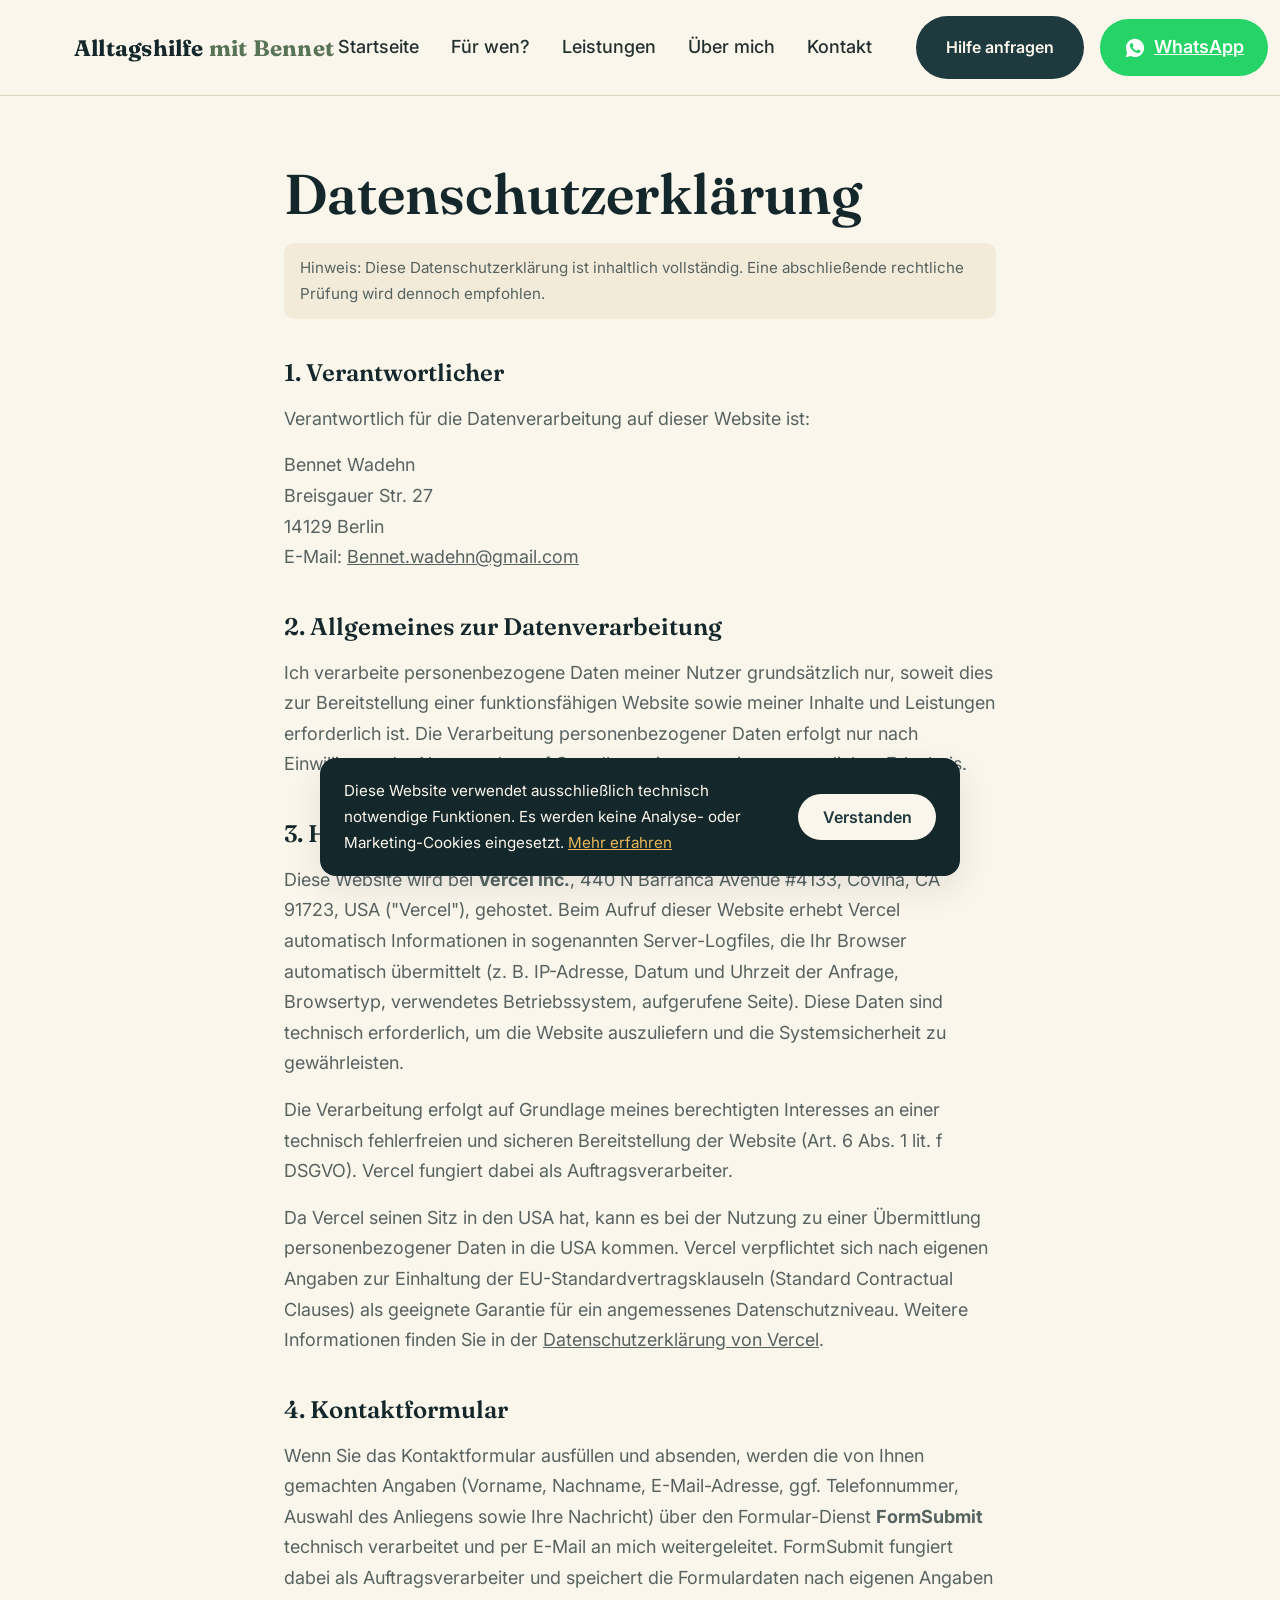
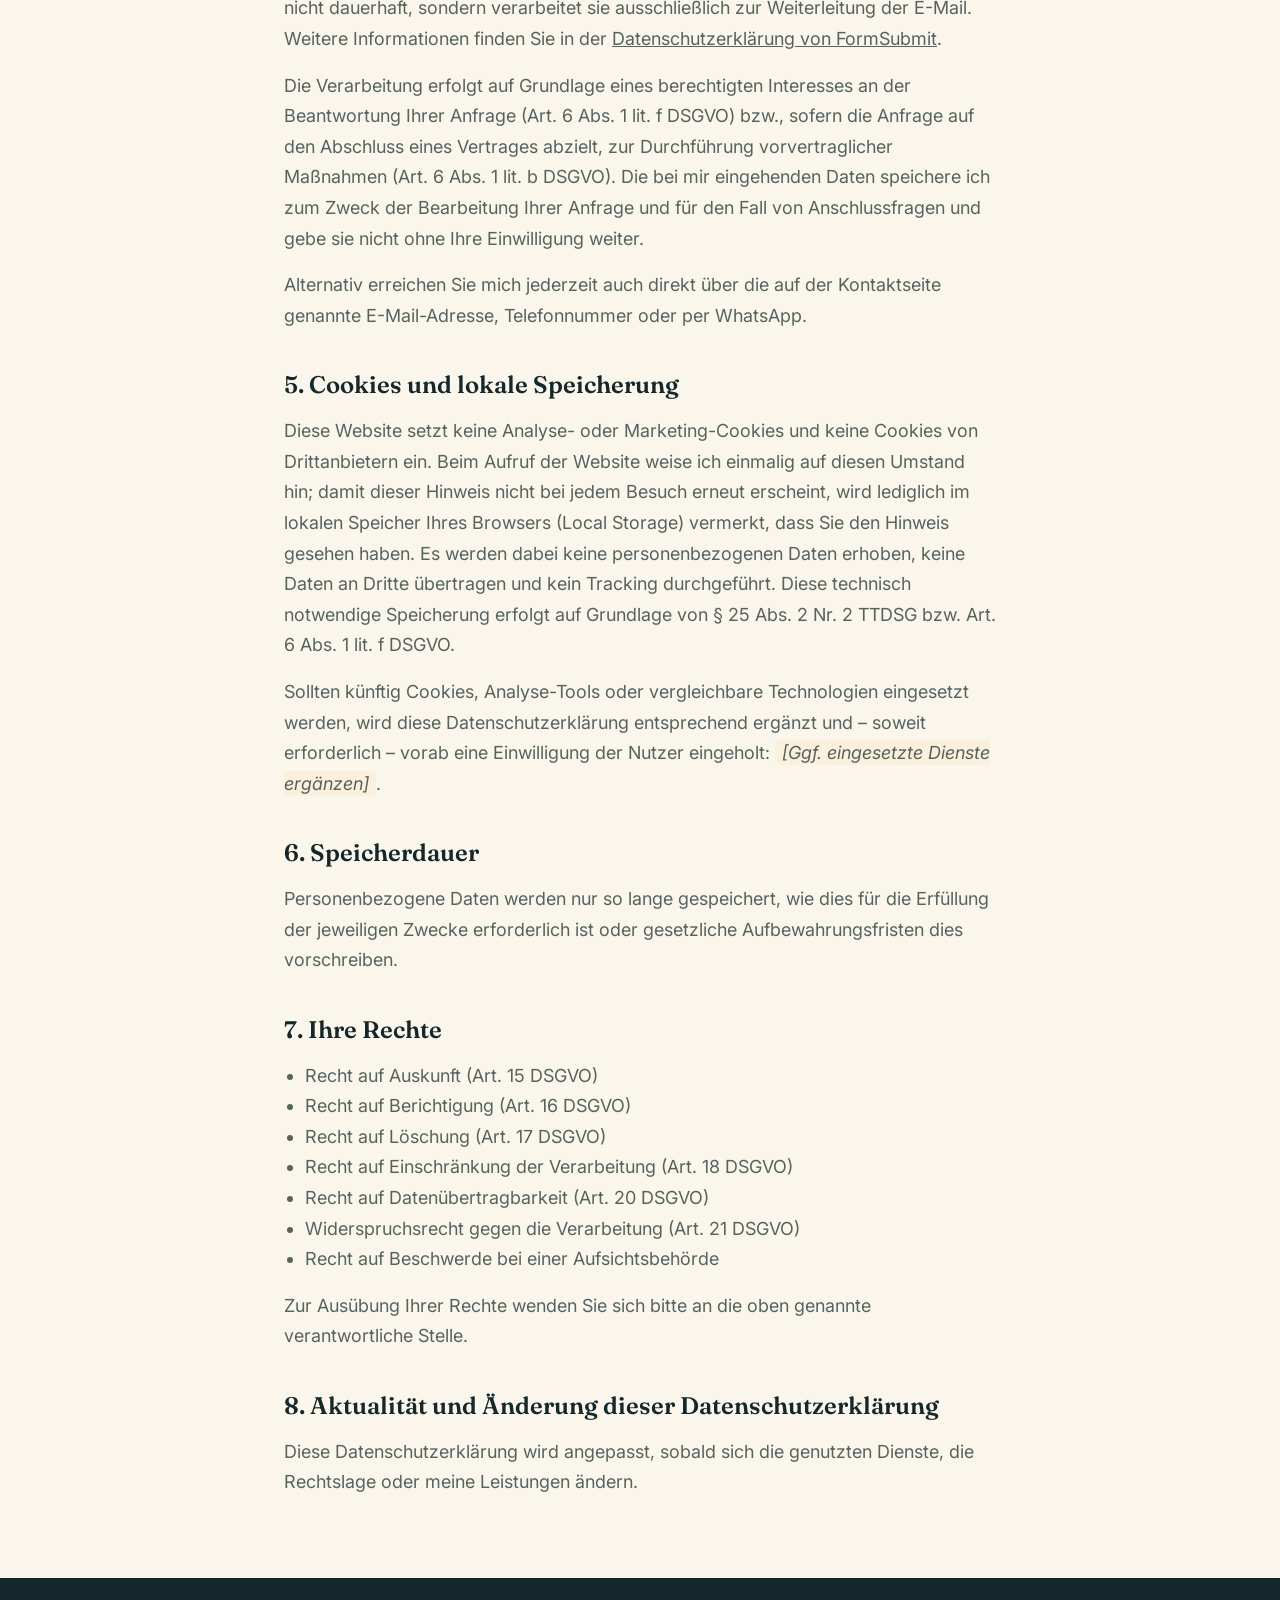
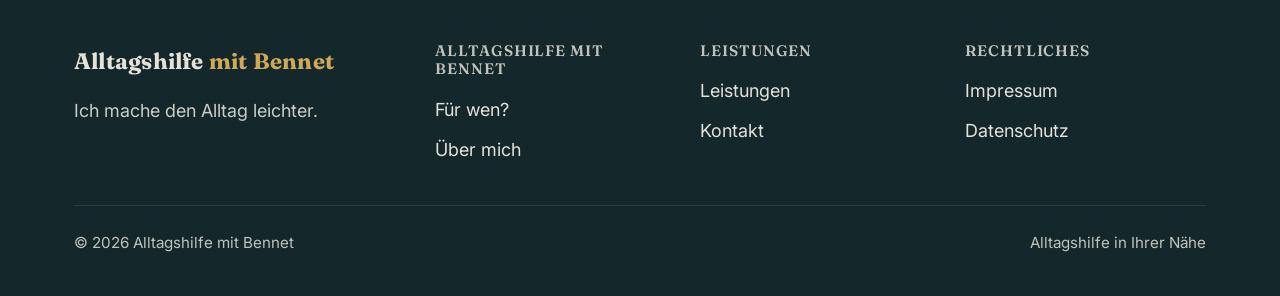
==== datenschutz.html @ 4f2c7e2a "Initial commit: Alltagshilfe mit Bennet website Co-Authored-By: Claude Sonnet 5 <noreply@anthropic.c" ====
<!DOCTYPE html>
<html lang="de">
<head>
<meta charset="UTF-8">
<meta name="viewport" content="width=device-width, initial-scale=1.0">
<title>Datenschutzerklärung | Alltagshilfe mit Bennet</title>
<meta name="description" content="Datenschutzerklärung von Alltagshilfe mit Bennet – Informationen zur Verarbeitung personenbezogener Daten.">
<link rel="canonical" href="https://www.bennethilft.de/datenschutz.html">
<meta name="robots" content="noindex">
<meta name="theme-color" content="#1E3A3E">
<link rel="icon" type="image/svg+xml" href="assets/favicon.svg">
<link rel="preconnect" href="https://fonts.googleapis.com">
<link rel="preconnect" href="https://fonts.gstatic.com" crossorigin>
<link href="https://fonts.googleapis.com/css2?family=Fraunces:opsz,wght@9..144,500;9..144,600;9..144,700&family=Inter:wght@400;500;600;700&display=swap" rel="stylesheet">
<link rel="stylesheet" href="css/style.css">
</head>
<body>
<a class="skip-link" href="#main">Zum Inhalt springen</a>

<header class="site-header">
  <div class="container">
    <a href="index.html" class="logo">Alltagshilfe <span>mit Bennet</span></a>
    <nav class="main-nav" aria-label="Hauptnavigation">
      <ul class="nav-links">
        <li><a href="index.html">Startseite</a></li>
        <li><a href="fuer-wen.html">Für wen?</a></li>
        <li><a href="leistungen.html">Leistungen</a></li>
        <li><a href="ueber-mich.html">Über mich</a></li>
        <li><a href="kontakt.html">Kontakt</a></li>
      </ul>
      <div class="header-cta">
        <a href="kontakt.html" class="btn btn-primary btn-secondary-desktop">Hilfe anfragen</a>
        <a href="https://wa.me/4915129738724?text=Hallo%2C%20ich%20habe%20eine%20Frage%20zu%20Alltagshilfe%20mit%20Bennet." class="btn-whatsapp" target="_blank" rel="noopener noreferrer"><svg viewBox="0 0 24 24" fill="currentColor" aria-hidden="true"><path d="M12.04 2C6.58 2 2.13 6.45 2.13 11.91c0 1.75.46 3.45 1.32 4.95L2.05 22l5.25-1.38a9.9 9.9 0 0 0 4.74 1.21h.01c5.46 0 9.9-4.45 9.9-9.91 0-2.65-1.03-5.14-2.9-7.01A9.82 9.82 0 0 0 12.04 2Zm5.8 14.07c-.24.68-1.4 1.32-1.93 1.4-.5.08-1.12.11-1.8-.11-.42-.13-.96-.31-1.65-.6-2.9-1.25-4.8-4.17-4.94-4.36-.14-.19-1.18-1.57-1.18-3 0-1.42.75-2.12 1.02-2.41.27-.29.58-.36.78-.36.2 0 .39 0 .56.01.18.01.42-.07.66.5.24.58.82 2 .89 2.15.07.15.12.32.02.51-.1.19-.15.31-.3.48-.15.17-.31.38-.44.51-.15.15-.3.31-.13.6.17.29.76 1.26 1.63 2.04 1.12 1 2.06 1.31 2.35 1.46.29.15.46.13.63-.08.17-.21.72-.84.91-1.13.19-.29.38-.24.64-.14.26.1 1.65.78 1.93.92.28.14.47.21.54.33.07.12.07.68-.17 1.36Z"/></svg><span>WhatsApp</span></a>
        <button class="nav-toggle" aria-expanded="false" aria-controls="mobile-panel" aria-label="Menü öffnen">
          <svg viewBox="0 0 24 24" fill="none" stroke="currentColor" stroke-width="2" stroke-linecap="round" aria-hidden="true"><line x1="3" y1="6" x2="21" y2="6"/><line x1="3" y1="12" x2="21" y2="12"/><line x1="3" y1="18" x2="21" y2="18"/></svg>
        </button>
      </div>
      <div class="mobile-panel" id="mobile-panel">
        <ul>
          <li><a href="index.html">Startseite</a></li>
          <li><a href="fuer-wen.html">Für wen?</a></li>
          <li><a href="leistungen.html">Leistungen</a></li>
          <li><a href="ueber-mich.html">Über mich</a></li>
          <li><a href="kontakt.html">Kontakt</a></li>
        </ul>
        <a href="kontakt.html" class="btn btn-primary btn-block">Hilfe anfragen</a>
        <a href="https://wa.me/4915129738724?text=Hallo%2C%20ich%20habe%20eine%20Frage%20zu%20Alltagshilfe%20mit%20Bennet." class="btn-whatsapp" target="_blank" rel="noopener noreferrer"><svg viewBox="0 0 24 24" fill="currentColor" aria-hidden="true"><path d="M12.04 2C6.58 2 2.13 6.45 2.13 11.91c0 1.75.46 3.45 1.32 4.95L2.05 22l5.25-1.38a9.9 9.9 0 0 0 4.74 1.21h.01c5.46 0 9.9-4.45 9.9-9.91 0-2.65-1.03-5.14-2.9-7.01A9.82 9.82 0 0 0 12.04 2Zm5.8 14.07c-.24.68-1.4 1.32-1.93 1.4-.5.08-1.12.11-1.8-.11-.42-.13-.96-.31-1.65-.6-2.9-1.25-4.8-4.17-4.94-4.36-.14-.19-1.18-1.57-1.18-3 0-1.42.75-2.12 1.02-2.41.27-.29.58-.36.78-.36.2 0 .39 0 .56.01.18.01.42-.07.66.5.24.58.82 2 .89 2.15.07.15.12.32.02.51-.1.19-.15.31-.3.48-.15.17-.31.38-.44.51-.15.15-.3.31-.13.6.17.29.76 1.26 1.63 2.04 1.12 1 2.06 1.31 2.35 1.46.29.15.46.13.63-.08.17-.21.72-.84.91-1.13.19-.29.38-.24.64-.14.26.1 1.65.78 1.93.92.28.14.47.21.54.33.07.12.07.68-.17 1.36Z"/></svg><span>Per WhatsApp schreiben</span></a>
      </div>
    </nav>
  </div>
</header>

<main id="main">
  <section class="tight">
    <div class="container legal" style="max-width:760px;">
      <h1>Datenschutzerklärung</h1>
      <p class="card-note">Hinweis: Diese Datenschutzerklärung ist inhaltlich vollständig. Eine abschließende rechtliche Prüfung wird dennoch empfohlen.</p>

      <h2>1. Verantwortlicher</h2>
      <p>Verantwortlich für die Datenverarbeitung auf dieser Website ist:</p>
      <p>
        Bennet Wadehn<br>
        Breisgauer Str. 27<br>
        14129 Berlin<br>
        E-Mail: <a href="mailto:Bennet.wadehn@gmail.com">Bennet.wadehn@gmail.com</a>
      </p>

      <h2>2. Allgemeines zur Datenverarbeitung</h2>
      <p>Ich verarbeite personenbezogene Daten meiner Nutzer grundsätzlich nur, soweit dies zur Bereitstellung einer funktionsfähigen Website sowie meiner Inhalte und Leistungen erforderlich ist. Die Verarbeitung personenbezogener Daten erfolgt nur nach Einwilligung der Nutzer oder auf Grundlage einer sonstigen gesetzlichen Erlaubnis.</p>

      <h2>3. Hosting</h2>
      <p>Diese Website wird bei <strong>Vercel Inc.</strong>, 440 N Barranca Avenue #4133, Covina, CA 91723, USA ("Vercel"), gehostet. Beim Aufruf dieser Website erhebt Vercel automatisch Informationen in sogenannten Server-Logfiles, die Ihr Browser automatisch übermittelt (z. B. IP-Adresse, Datum und Uhrzeit der Anfrage, Browsertyp, verwendetes Betriebssystem, aufgerufene Seite). Diese Daten sind technisch erforderlich, um die Website auszuliefern und die Systemsicherheit zu gewährleisten.</p>
      <p>Die Verarbeitung erfolgt auf Grundlage meines berechtigten Interesses an einer technisch fehlerfreien und sicheren Bereitstellung der Website (Art. 6 Abs. 1 lit. f DSGVO). Vercel fungiert dabei als Auftragsverarbeiter.</p>
      <p>Da Vercel seinen Sitz in den USA hat, kann es bei der Nutzung zu einer Übermittlung personenbezogener Daten in die USA kommen. Vercel verpflichtet sich nach eigenen Angaben zur Einhaltung der EU-Standardvertragsklauseln (Standard Contractual Clauses) als geeignete Garantie für ein angemessenes Datenschutzniveau. Weitere Informationen finden Sie in der <a href="https://vercel.com/legal/privacy-notice" target="_blank" rel="noopener noreferrer">Datenschutzerklärung von Vercel</a>.</p>

      <h2>4. Kontaktformular</h2>
      <p>Wenn Sie das Kontaktformular ausfüllen und absenden, werden die von Ihnen gemachten Angaben (Vorname, Nachname, E-Mail-Adresse, ggf. Telefonnummer, Auswahl des Anliegens sowie Ihre Nachricht) über den Formular-Dienst <strong>FormSubmit</strong> technisch verarbeitet und per E-Mail an mich weitergeleitet. FormSubmit fungiert dabei als Auftragsverarbeiter und speichert die Formulardaten nach eigenen Angaben nicht dauerhaft, sondern verarbeitet sie ausschließlich zur Weiterleitung der E-Mail. Weitere Informationen finden Sie in der <a href="https://formsubmit.co/privacy.pdf" target="_blank" rel="noopener noreferrer">Datenschutzerklärung von FormSubmit</a>.</p>
      <p>Die Verarbeitung erfolgt auf Grundlage eines berechtigten Interesses an der Beantwortung Ihrer Anfrage (Art. 6 Abs. 1 lit. f DSGVO) bzw., sofern die Anfrage auf den Abschluss eines Vertrages abzielt, zur Durchführung vorvertraglicher Maßnahmen (Art. 6 Abs. 1 lit. b DSGVO). Die bei mir eingehenden Daten speichere ich zum Zweck der Bearbeitung Ihrer Anfrage und für den Fall von Anschlussfragen und gebe sie nicht ohne Ihre Einwilligung weiter.</p>
      <p>Alternativ erreichen Sie mich jederzeit auch direkt über die auf der Kontaktseite genannte E-Mail-Adresse, Telefonnummer oder per WhatsApp.</p>

      <h2>5. Cookies und lokale Speicherung</h2>
      <p>Diese Website setzt keine Analyse- oder Marketing-Cookies und keine Cookies von Drittanbietern ein. Beim Aufruf der Website weise ich einmalig auf diesen Umstand hin; damit dieser Hinweis nicht bei jedem Besuch erneut erscheint, wird lediglich im lokalen Speicher Ihres Browsers (Local Storage) vermerkt, dass Sie den Hinweis gesehen haben. Es werden dabei keine personenbezogenen Daten erhoben, keine Daten an Dritte übertragen und kein Tracking durchgeführt. Diese technisch notwendige Speicherung erfolgt auf Grundlage von § 25 Abs. 2 Nr. 2 TTDSG bzw. Art. 6 Abs. 1 lit. f DSGVO.</p>
      <p>Sollten künftig Cookies, Analyse-Tools oder vergleichbare Technologien eingesetzt werden, wird diese Datenschutzerklärung entsprechend ergänzt und – soweit erforderlich – vorab eine Einwilligung der Nutzer eingeholt: <span class="placeholder">[Ggf. eingesetzte Dienste ergänzen]</span>.</p>

      <h2>6. Speicherdauer</h2>
      <p>Personenbezogene Daten werden nur so lange gespeichert, wie dies für die Erfüllung der jeweiligen Zwecke erforderlich ist oder gesetzliche Aufbewahrungsfristen dies vorschreiben.</p>

      <h2>7. Ihre Rechte</h2>
      <ul>
        <li>Recht auf Auskunft (Art. 15 DSGVO)</li>
        <li>Recht auf Berichtigung (Art. 16 DSGVO)</li>
        <li>Recht auf Löschung (Art. 17 DSGVO)</li>
        <li>Recht auf Einschränkung der Verarbeitung (Art. 18 DSGVO)</li>
        <li>Recht auf Datenübertragbarkeit (Art. 20 DSGVO)</li>
        <li>Widerspruchsrecht gegen die Verarbeitung (Art. 21 DSGVO)</li>
        <li>Recht auf Beschwerde bei einer Aufsichtsbehörde</li>
      </ul>
      <p>Zur Ausübung Ihrer Rechte wenden Sie sich bitte an die oben genannte verantwortliche Stelle.</p>

      <h2>8. Aktualität und Änderung dieser Datenschutzerklärung</h2>
      <p>Diese Datenschutzerklärung wird angepasst, sobald sich die genutzten Dienste, die Rechtslage oder meine Leistungen ändern.</p>
    </div>
  </section>
</main>

<footer class="site-footer">
  <div class="container">
    <div class="footer-grid">
      <div>
        <a href="index.html" class="logo" style="color:var(--color-text-on-primary);">Alltagshilfe <span style="color:var(--color-accent-yellow);">mit Bennet</span></a>
        <p style="opacity:0.8; margin-top:1rem; max-width:32ch;">Ich mache den Alltag leichter.</p>
      </div>
      <div>
        <h4>Alltagshilfe mit Bennet</h4>
        <ul>
          <li><a href="fuer-wen.html">Für wen?</a></li>
          <li><a href="ueber-mich.html">Über mich</a></li>
        </ul>
      </div>
      <div>
        <h4>Leistungen</h4>
        <ul>
          <li><a href="leistungen.html">Leistungen</a></li>
          <li><a href="kontakt.html">Kontakt</a></li>
        </ul>
      </div>
      <div>
        <h4>Rechtliches</h4>
        <ul>
          <li><a href="impressum.html">Impressum</a></li>
          <li><a href="datenschutz.html">Datenschutz</a></li>
        </ul>
      </div>
    </div>
    <div class="footer-bottom">
      <span>© 2026 Alltagshilfe mit Bennet</span>
      <span>Alltagshilfe in Ihrer Nähe</span>
    </div>
  </div>
</footer>

<div class="cookie-banner" id="cookie-banner" hidden>
  <p>Diese Website verwendet ausschließlich technisch notwendige Funktionen. Es werden keine Analyse- oder Marketing-Cookies eingesetzt. <a href="datenschutz.html">Mehr erfahren</a></p>
  <button type="button" class="btn btn-light" id="cookie-banner-dismiss">Verstanden</button>
</div>

<script src="js/main.js"></script>
</body>
</html>
---- css/style.css ----
/* =========================================================
   NAHWERK — Design System
   Warm, ruhig, seriös, generationenübergreifend.
   ========================================================= */

:root {
  /* Farben */
  --color-bg: #FBF6EC;
  --color-bg-alt: #F3EBD9;
  --color-bg-deep: #EDE3CD;
  --color-surface: #FFFFFF;

  --color-primary: #1E3A3E;
  --color-primary-dark: #14282B;
  --color-primary-tint: #E8EEED;

  --color-text: #22302E;
  --color-text-muted: #566360;
  --color-text-on-primary: #FBF6EC;

  --color-accent-green: #7A9873;
  --color-accent-green-dark: #587356;
  --color-accent-green-tint: #EAF1E6;

  --color-accent-yellow: #E3B75C;
  --color-accent-yellow-tint: #FBF0DC;

  --color-border: #E1D8C4;
  --color-focus: #B4703A;

  /* Typografie */
  --font-display: "Fraunces", "Georgia", serif;
  --font-body: "Inter", -apple-system, BlinkMacSystemFont, "Segoe UI", sans-serif;

  --fs-base: 1.125rem;
  --fs-sm: 0.95rem;
  --fs-lg: 1.25rem;
  --fs-xl: 1.5rem;
  --fs-2xl: 2rem;
  --fs-3xl: 2.75rem;
  --fs-4xl: 3.5rem;

  --lh-body: 1.7;
  --lh-heading: 1.2;

  /* Layout */
  --max-width: 1180px;
  --radius-sm: 10px;
  --radius-md: 16px;
  --radius-lg: 28px;
  --shadow-sm: 0 2px 10px rgba(20, 40, 43, 0.06);
  --shadow-md: 0 12px 32px rgba(20, 40, 43, 0.10);
  --space-1: 0.5rem;
  --space-2: 1rem;
  --space-3: 1.5rem;
  --space-4: 2.5rem;
  --space-5: 4rem;
  --space-6: 6rem;
}

/* --------- Reset --------- */
*, *::before, *::after { box-sizing: border-box; }
html { scroll-behavior: smooth; }
body {
  margin: 0;
  font-family: var(--font-body);
  font-size: var(--fs-base);
  line-height: var(--lh-body);
  color: var(--color-text);
  background: var(--color-bg);
  -webkit-font-smoothing: antialiased;
}
img, svg { max-width: 100%; display: block; }
a { color: inherit; }
h1, h2, h3, h4 {
  font-family: var(--font-display);
  line-height: var(--lh-heading);
  font-weight: 600;
  margin: 0 0 var(--space-2);
  color: var(--color-primary-dark);
}
h1 { font-size: var(--fs-4xl); }
h2 { font-size: var(--fs-3xl); }
h3 { font-size: var(--fs-xl); }
p { margin: 0 0 var(--space-2); }
ul { margin: 0; padding: 0; }
button { font-family: inherit; }

:focus-visible {
  outline: 3px solid var(--color-focus);
  outline-offset: 3px;
}

/* Skip link */
.skip-link {
  position: absolute;
  left: -999px;
  top: 0;
  background: var(--color-primary);
  color: var(--color-text-on-primary);
  padding: 0.75rem 1.25rem;
  border-radius: 0 0 var(--radius-sm) 0;
  z-index: 999;
}
.skip-link:focus {
  left: 0;
}

.container {
  max-width: var(--max-width);
  margin-inline: auto;
  padding-inline: var(--space-3);
}

section {
  padding-block: var(--space-6);
}
section.tight { padding-block: var(--space-5); }

.bg-alt { background: var(--color-bg-alt); }
.bg-primary { background: var(--color-primary); color: var(--color-text-on-primary); }
.bg-primary h2, .bg-primary h3 { color: var(--color-text-on-primary); }

.eyebrow {
  display: inline-block;
  font-size: var(--fs-sm);
  font-weight: 600;
  letter-spacing: 0.06em;
  text-transform: uppercase;
  color: var(--color-accent-green-dark);
  margin-bottom: var(--space-1);
}

.section-head {
  max-width: 720px;
  margin-bottom: var(--space-4);
}
.section-head.center { margin-inline: auto; text-align: center; }

.lede {
  font-size: var(--fs-lg);
  color: var(--color-text-muted);
}

/* --------- Buttons --------- */
.btn {
  display: inline-flex;
  align-items: center;
  justify-content: center;
  gap: 0.5rem;
  padding: 1rem 1.75rem;
  border-radius: 999px;
  font-weight: 600;
  font-size: 1rem;
  white-space: nowrap;
  text-decoration: none;
  border: 2px solid transparent;
  cursor: pointer;
  min-height: 52px;
  transition: transform 0.15s ease, background 0.15s ease, color 0.15s ease, border-color 0.15s ease;
}
.btn:hover { transform: translateY(-1px); }
.btn:disabled { opacity: 0.7; cursor: not-allowed; transform: none; }
.btn-primary {
  background: var(--color-primary);
  color: var(--color-text-on-primary);
}
.btn-primary:hover { background: var(--color-primary-dark); }
.btn-secondary {
  background: transparent;
  color: var(--color-primary);
  border-color: var(--color-primary);
}
.btn-secondary:hover { background: var(--color-primary); color: var(--color-text-on-primary); }
.btn-light {
  background: var(--color-text-on-primary);
  color: var(--color-primary);
}
.btn-light:hover { background: var(--color-accent-yellow-tint); }
.btn-block { width: 100%; }

.button-row {
  display: flex;
  flex-wrap: wrap;
  gap: var(--space-2);
  margin-top: var(--space-3);
}

/* --------- Header --------- */
.site-header {
  position: sticky;
  top: 0;
  z-index: 100;
  background: rgba(251, 246, 236, 0.92);
  backdrop-filter: saturate(160%) blur(8px);
  border-bottom: 1px solid var(--color-border);
}
.site-header .container {
  display: flex;
  align-items: center;
  justify-content: space-between;
  padding-block: 1rem;
}
.logo {
  font-family: var(--font-display);
  font-size: clamp(1.05rem, 3.4vw, 1.4rem);
  font-weight: 700;
  letter-spacing: 0.01em;
  text-decoration: none;
  color: var(--color-primary-dark);
  white-space: nowrap;
}
.logo span { color: var(--color-accent-green-dark); }

.main-nav {
  display: flex;
  align-items: center;
  justify-content: flex-end;
  gap: var(--space-4);
  flex: 1;
}
.nav-links {
  display: flex;
  gap: var(--space-3);
  list-style: none;
  flex-shrink: 0;
}
.nav-links a {
  text-decoration: none;
  font-weight: 500;
  color: var(--color-text);
  padding: 0.5rem 0.25rem;
  border-bottom: 2px solid transparent;
  white-space: nowrap;
}
.nav-links a:hover,
.nav-links a[aria-current="page"] {
  color: var(--color-primary);
  border-bottom-color: var(--color-accent-green);
}
.header-cta { display: flex; align-items: center; gap: var(--space-2); }

.btn-whatsapp {
  display: inline-flex;
  align-items: center;
  justify-content: center;
  gap: 0.5rem;
  min-height: 52px;
  padding: 0.85rem 1.5rem;
  border-radius: 999px;
  background: #25D366;
  color: #fff;
  font-weight: 600;
  white-space: nowrap;
  flex-shrink: 0;
}
.btn-whatsapp svg { width: 22px; height: 22px; flex-shrink: 0; }
.btn-whatsapp:hover { background: #1EBE5A; }
@media (max-width: 1180px) {
  .header-cta .btn-whatsapp { display: none; }
}
.mobile-panel a.btn-whatsapp {
  display: flex;
  align-items: center;
  justify-content: center;
  text-align: center;
  width: 100%;
  height: auto;
  border-radius: 999px;
  padding: 1rem 1.75rem;
  gap: 0.6rem;
  font-weight: 600;
  color: #fff;
  margin-top: 0.75rem;
}
.mobile-panel a.btn-whatsapp:hover { background: #1EBE5A; }
.mobile-panel .btn-whatsapp svg { width: 22px; height: 22px; flex-shrink: 0; }

.nav-toggle {
  display: none;
  background: none;
  border: none;
  cursor: pointer;
  padding: 0.5rem;
  width: 48px;
  height: 48px;
  align-items: center;
  justify-content: center;
}
.nav-toggle svg { width: 26px; height: 26px; }

@media (max-width: 1180px) {
  .nav-links, .header-cta .btn-secondary-desktop { display: none; }
  .nav-toggle { display: inline-flex; }
  .main-nav { position: relative; }
  .mobile-panel {
    display: none;
    position: absolute;
    top: calc(100% + 1rem);
    right: 0;
    left: 0;
    background: var(--color-surface);
    border: 1px solid var(--color-border);
    border-radius: var(--radius-md);
    box-shadow: var(--shadow-md);
    padding: var(--space-3);
  }
  .mobile-panel.open { display: block; }
  .mobile-panel ul {
    list-style: none;
    display: flex;
    flex-direction: column;
    gap: 0.25rem;
  }
  .mobile-panel a {
    display: block;
    padding: 0.85rem 0.5rem;
    text-decoration: none;
    color: var(--color-text);
    font-weight: 500;
    border-radius: var(--radius-sm);
  }
  .mobile-panel a:hover { background: var(--color-bg-alt); }
  .mobile-panel .btn { margin-top: var(--space-2); }
  .mobile-panel a.btn-primary { color: var(--color-text-on-primary); }
  .mobile-panel a.btn-primary:hover { background: var(--color-primary-dark); }
}
@media (min-width: 1181px) {
  .mobile-panel { display: none !important; }
}

/* --------- Hero --------- */
.hero {
  padding-block: var(--space-6) var(--space-5);
}
.hero .container {
  display: grid;
  grid-template-columns: 1.05fr 0.95fr;
  gap: var(--space-5);
  align-items: center;
}
.hero h1 { margin-bottom: var(--space-2); }
.hero .lede { max-width: 46ch; }
.hero-art {
  position: relative;
  aspect-ratio: 420 / 580;
  border-radius: var(--radius-lg);
  overflow: hidden;
  box-shadow: var(--shadow-md);
  background: var(--color-primary-tint);
}
.hero-art svg,
.hero-art img { width: 100%; height: 100%; object-fit: cover; }

@media (max-width: 900px) {
  .hero .container { grid-template-columns: 1fr; }
  .hero-art { order: -1; max-width: 420px; margin-inline: auto; }
  h1 { font-size: var(--fs-3xl); }
}

/* --------- Karten / Grids --------- */
.grid {
  display: grid;
  gap: var(--space-3);
}
.grid-2 { grid-template-columns: repeat(2, 1fr); }
.grid-3 { grid-template-columns: repeat(3, 1fr); }
.grid-4 { grid-template-columns: repeat(4, 1fr); }
@media (max-width: 1000px) {
  .grid-4 { grid-template-columns: repeat(2, 1fr); }
  .grid-3 { grid-template-columns: repeat(2, 1fr); }
}
@media (max-width: 640px) {
  .grid-2, .grid-3, .grid-4 { grid-template-columns: 1fr; }
}

.card {
  background: var(--color-surface);
  border: 1px solid var(--color-border);
  border-radius: var(--radius-md);
  padding: var(--space-3);
  box-shadow: var(--shadow-sm);
  height: 100%;
}
.card-icon {
  width: 52px;
  height: 52px;
  border-radius: 14px;
  background: var(--color-accent-green-tint);
  display: flex;
  align-items: center;
  justify-content: center;
  margin-bottom: var(--space-2);
  color: var(--color-accent-green-dark);
}
.card-icon svg { width: 26px; height: 26px; }
.card ul {
  list-style: none;
  margin-top: var(--space-2);
  display: flex;
  flex-direction: column;
  gap: 0.5rem;
}
.card ul li {
  padding-left: 1.4rem;
  position: relative;
  color: var(--color-text-muted);
}
.card ul li::before {
  content: "";
  position: absolute;
  left: 0;
  top: 0.6em;
  width: 6px;
  height: 6px;
  border-radius: 50%;
  background: var(--color-accent-green);
}
.card-note {
  margin-top: var(--space-2);
  font-size: var(--fs-sm);
  color: var(--color-text-muted);
  background: var(--color-bg-alt);
  border-radius: var(--radius-sm);
  padding: 0.75rem 1rem;
}

/* --------- Zielgruppen (Für wen) --------- */
.audience-card {
  background: var(--color-surface);
  border: 1px solid var(--color-border);
  border-radius: var(--radius-lg);
  padding: var(--space-4);
  height: 100%;
}
.audience-card h3 { margin-bottom: 0.5rem; }
.audience-card .card-icon { background: var(--color-primary-tint); color: var(--color-primary); }

/* --------- Schritte --------- */
.steps {
  display: grid;
  grid-template-columns: repeat(3, 1fr);
  gap: var(--space-4);
  counter-reset: step;
}
@media (max-width: 800px) { .steps { grid-template-columns: 1fr; } }
.step {
  position: relative;
  padding-top: var(--space-2);
  border-top: 3px solid var(--color-accent-green);
}
.step-number {
  font-family: var(--font-display);
  font-size: var(--fs-2xl);
  color: var(--color-accent-green-dark);
  display: block;
  margin-bottom: 0.5rem;
}

/* --------- Werte / Vertrauen --------- */
.values {
  display: flex;
  flex-wrap: wrap;
  gap: 0.75rem;
  margin-top: var(--space-3);
}
.value-pill {
  background: rgba(251, 246, 236, 0.12);
  border: 1px solid rgba(251, 246, 236, 0.35);
  padding: 0.6rem 1.2rem;
  border-radius: 999px;
  font-weight: 500;
}
.bg-primary .value-pill { color: var(--color-text-on-primary); }

/* --------- CTA-Band --------- */
.cta-band {
  background: var(--color-accent-yellow-tint);
  border-radius: var(--radius-lg);
  padding: var(--space-4);
  text-align: center;
}

/* --------- Über mich --------- */
.profile {
  display: grid;
  grid-template-columns: 380px 1fr;
  gap: var(--space-4);
  align-items: start;
}
@media (max-width: 800px) { .profile { grid-template-columns: 1fr; } }
.profile-photo {
  aspect-ratio: 420 / 580;
  border-radius: var(--radius-lg);
  overflow: hidden;
  background: var(--color-primary-tint);
}
.profile-photo svg,
.profile-photo img {
  width: 100%;
  height: 100%;
  object-fit: cover;
}

/* --------- Formular --------- */
.form-grid {
  display: grid;
  grid-template-columns: 1fr 1fr;
  gap: var(--space-3);
}
@media (max-width: 700px) { .form-grid { grid-template-columns: 1fr; } }
.field { display: flex; flex-direction: column; gap: 0.4rem; }
.field.full { grid-column: 1 / -1; }
label { font-weight: 600; font-size: var(--fs-sm); }
input, select, textarea {
  font-family: inherit;
  font-size: 1rem;
  padding: 0.85rem 1rem;
  border: 1.5px solid var(--color-border);
  border-radius: var(--radius-sm);
  background: var(--color-surface);
  color: var(--color-text);
  min-height: 52px;
}
textarea { min-height: 140px; resize: vertical; }
input:focus, select:focus, textarea:focus {
  border-color: var(--color-primary);
}
.checkbox-row {
  display: flex;
  align-items: flex-start;
  gap: 0.75rem;
}
.checkbox-row input { min-height: auto; width: 22px; height: 22px; margin-top: 0.2rem; flex-shrink: 0; }
.checkbox-row label { font-weight: 400; }
.form-note {
  margin-top: var(--space-2);
  padding: 1rem 1.2rem;
  border-radius: var(--radius-sm);
  background: var(--color-bg-alt);
  border-left: 4px solid var(--color-accent-green);
  display: none;
}
.form-note.visible { display: block; }
.form-note.error { border-left-color: var(--color-focus); }

.contact-info {
  display: grid;
  grid-template-columns: repeat(3, 1fr);
  gap: var(--space-2);
  margin-top: var(--space-4);
}
@media (max-width: 900px) { .contact-info { grid-template-columns: 1fr; } }
.contact-info .card { display: flex; align-items: center; gap: 1rem; }

/* --------- Rechtstexte --------- */
.legal h2 { margin-top: var(--space-4); font-size: var(--fs-xl); }
.legal p, .legal li { color: var(--color-text-muted); }
.legal ul { padding-left: 1.3rem; list-style: disc; margin-bottom: var(--space-2); }
.placeholder {
  background: var(--color-accent-yellow-tint);
  padding: 0.1em 0.4em;
  border-radius: 4px;
  font-style: italic;
}

/* --------- Footer --------- */
.site-footer {
  background: var(--color-primary-dark);
  color: var(--color-text-on-primary);
  padding-block: var(--space-5) var(--space-4);
}
.footer-grid {
  display: grid;
  grid-template-columns: 1.4fr 1fr 1fr 1fr;
  gap: var(--space-3);
}
@media (max-width: 800px) { .footer-grid { grid-template-columns: 1fr 1fr; } }
@media (max-width: 500px) { .footer-grid { grid-template-columns: 1fr; } }
.site-footer h4 {
  color: var(--color-text-on-primary);
  font-size: var(--fs-sm);
  text-transform: uppercase;
  letter-spacing: 0.06em;
  opacity: 0.75;
  margin-bottom: 1rem;
}
.site-footer ul { list-style: none; display: flex; flex-direction: column; gap: 0.6rem; }
.site-footer a { text-decoration: none; color: var(--color-text-on-primary); opacity: 0.9; }
.site-footer a:hover { opacity: 1; text-decoration: underline; }
.footer-bottom {
  margin-top: var(--space-4);
  padding-top: var(--space-3);
  border-top: 1px solid rgba(251,246,236,0.15);
  font-size: var(--fs-sm);
  opacity: 0.75;
  display: flex;
  justify-content: space-between;
  flex-wrap: wrap;
  gap: 0.5rem;
}

/* --------- Cookie-Hinweis --------- */
.cookie-banner {
  position: fixed;
  left: var(--space-3);
  right: var(--space-3);
  bottom: var(--space-3);
  z-index: 200;
  max-width: 640px;
  margin-inline: auto;
  background: var(--color-primary-dark);
  color: var(--color-text-on-primary);
  border-radius: var(--radius-md);
  box-shadow: var(--shadow-md);
  padding: 1.25rem 1.5rem;
  display: flex;
  flex-wrap: wrap;
  align-items: center;
  gap: 1rem;
  justify-content: space-between;
}
.cookie-banner[hidden] { display: none; }
.cookie-banner p { margin: 0; font-size: var(--fs-sm); flex: 1 1 260px; }
.cookie-banner a { color: var(--color-accent-yellow); text-decoration: underline; }
.cookie-banner .btn { flex-shrink: 0; min-height: 44px; padding: 0.7rem 1.4rem; }

/* --------- Utility --------- */
.text-center { text-align: center; }
.mt-0 { margin-top: 0; }
.sr-only {
  position: absolute;
  width: 1px; height: 1px;
  padding: 0; margin: -1px;
  overflow: hidden;
  clip: rect(0,0,0,0);
  white-space: nowrap;
  border: 0;
}

@media (max-width: 640px) {
  h1 { font-size: 2.25rem; }
  h2 { font-size: 1.75rem; }
  section { padding-block: var(--space-5); }
}
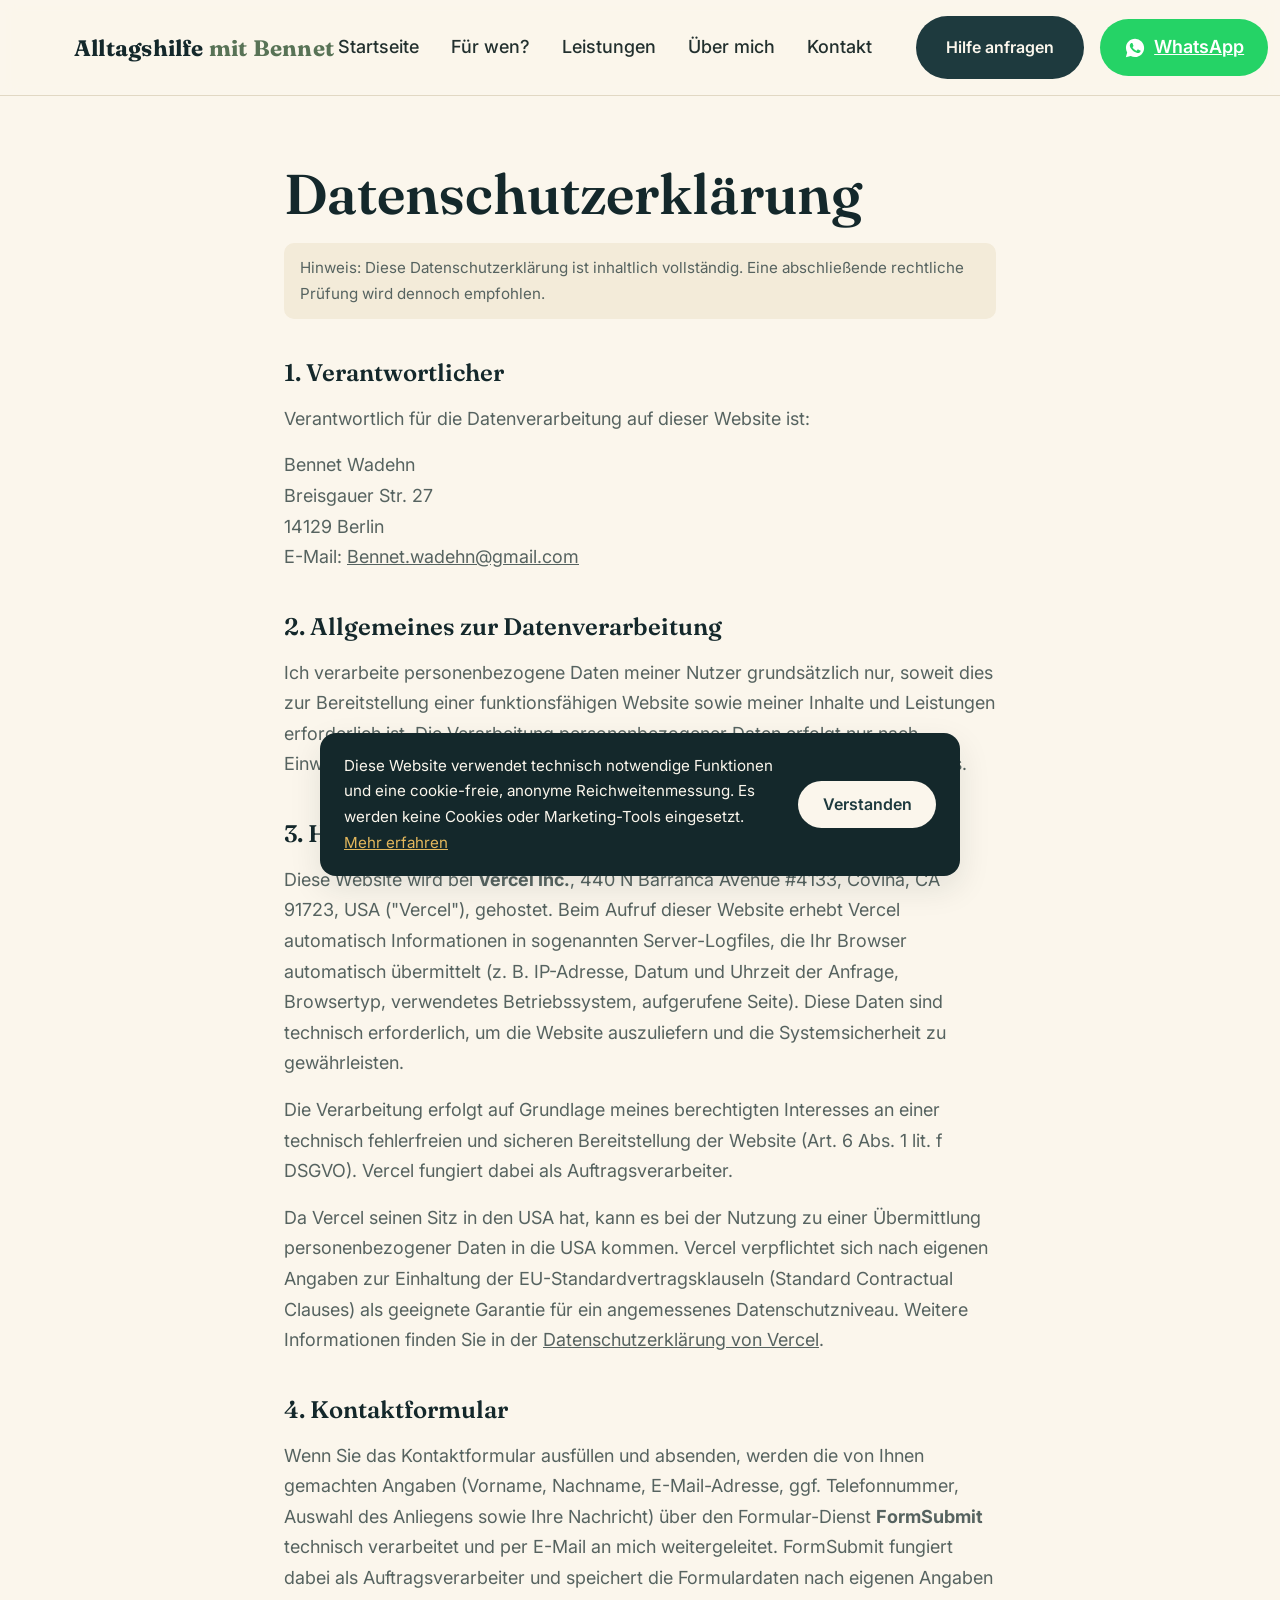
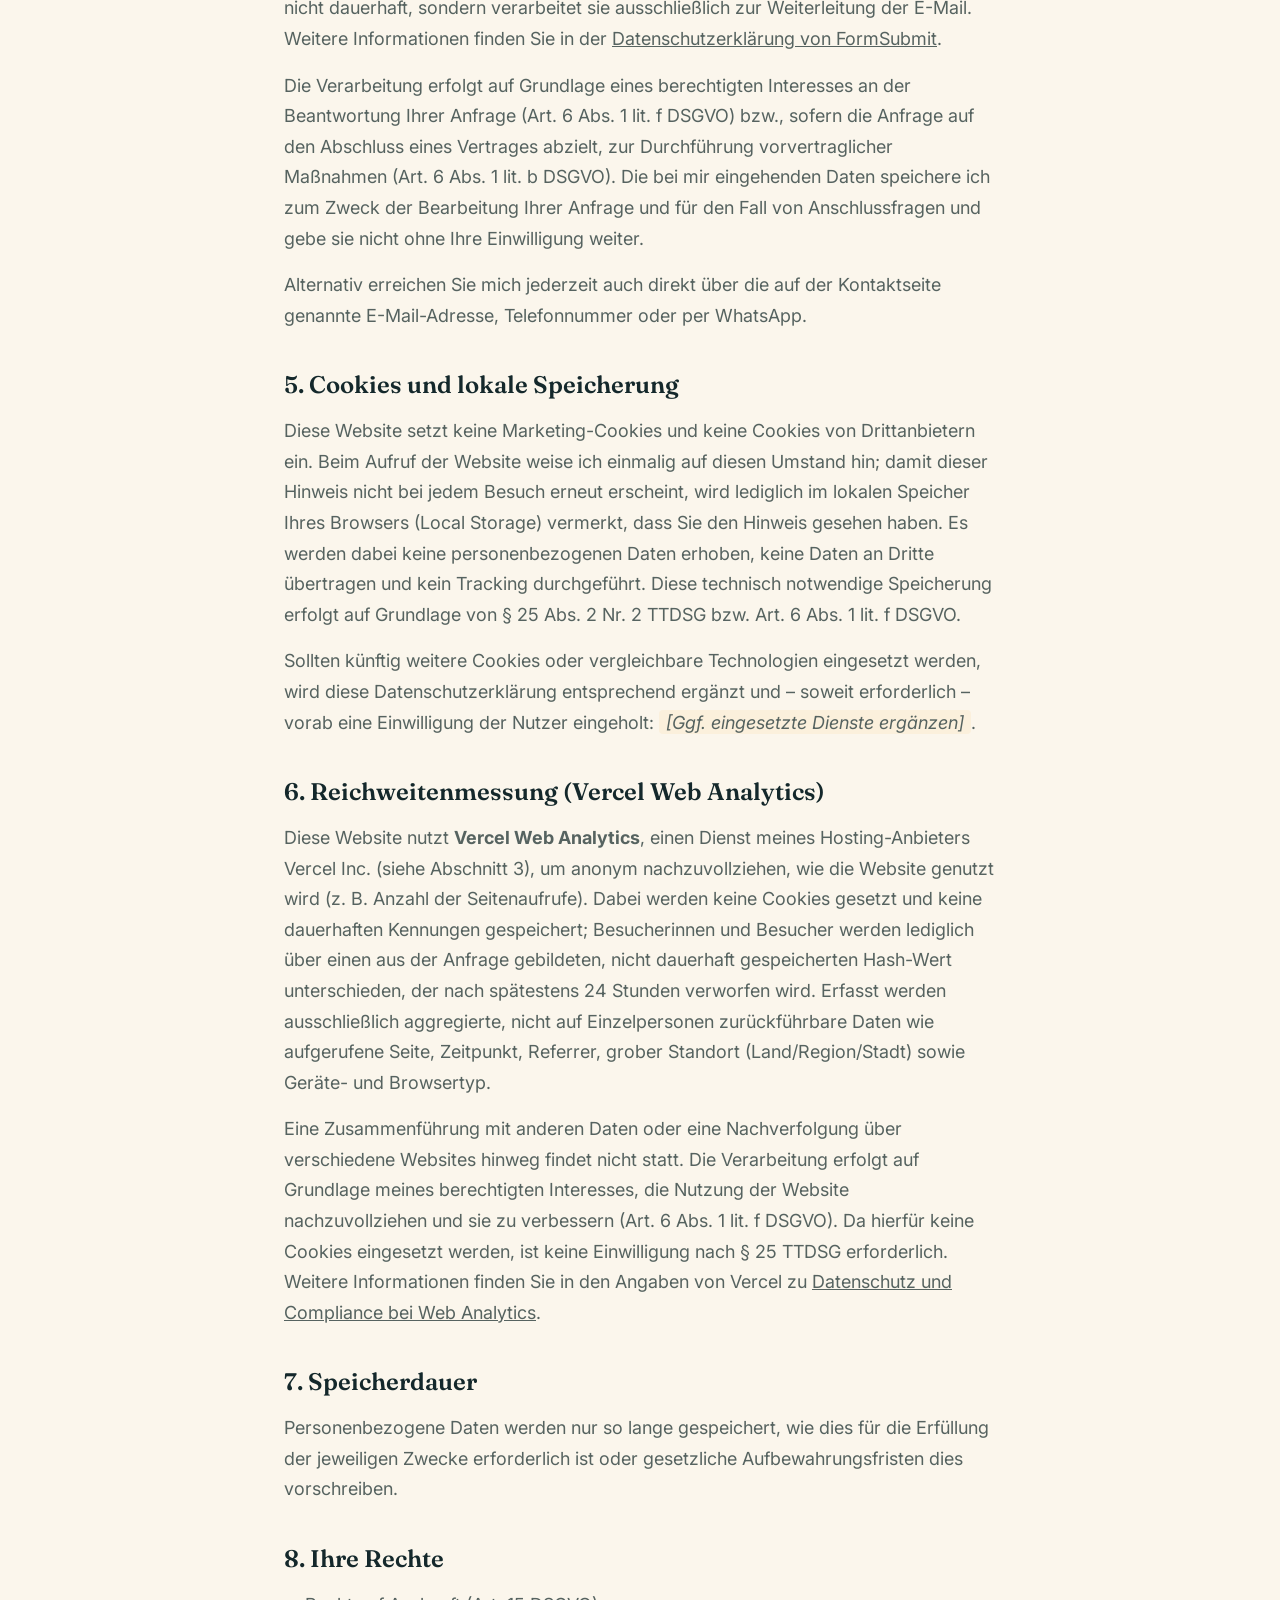
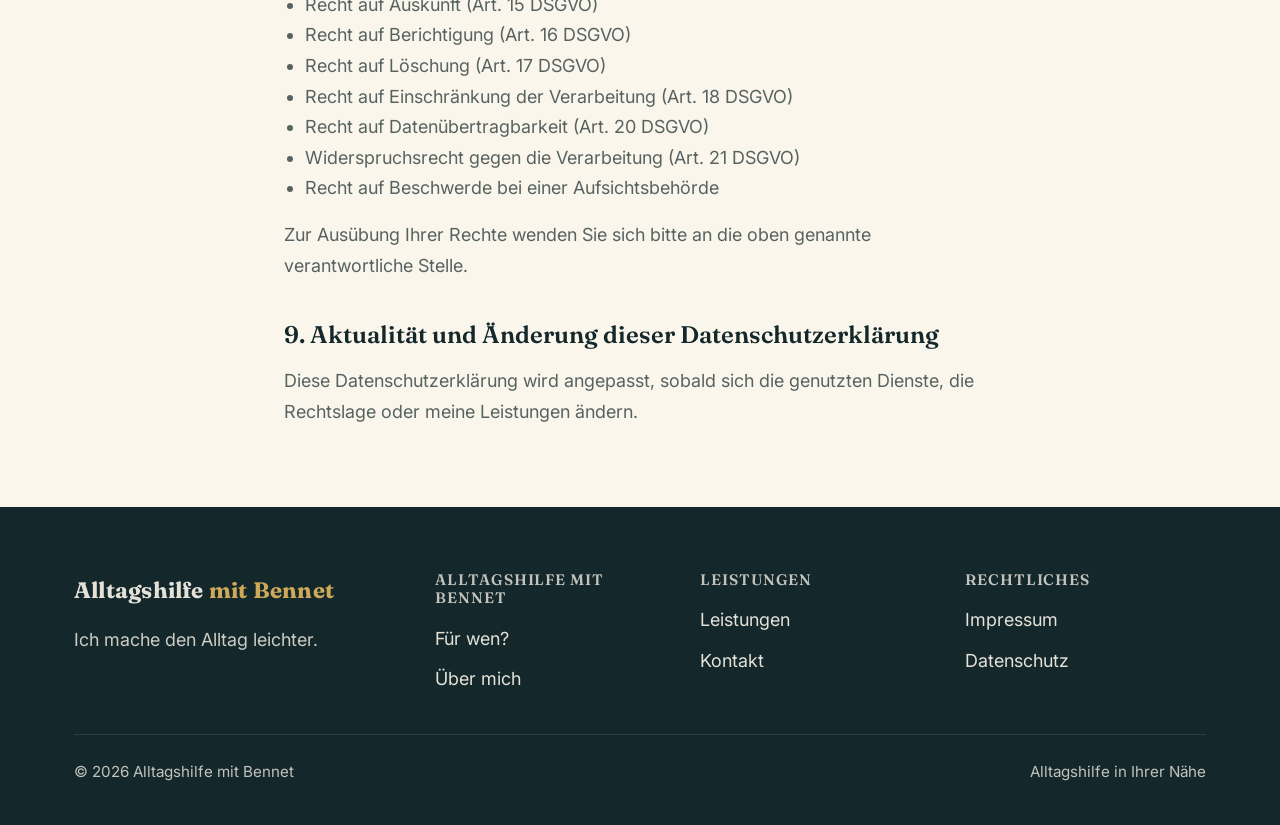
==== commit a6e22979: "Add pricing, FAQ, Vercel legal disclosures and voice consistency fixes - Add transparent hourly rate" ====
--- a/datenschutz.html
+++ b/datenschutz.html
@@ -79,13 +79,17 @@
       <p>Alternativ erreichen Sie mich jederzeit auch direkt über die auf der Kontaktseite genannte E-Mail-Adresse, Telefonnummer oder per WhatsApp.</p>
 
       <h2>5. Cookies und lokale Speicherung</h2>
-      <p>Diese Website setzt keine Analyse- oder Marketing-Cookies und keine Cookies von Drittanbietern ein. Beim Aufruf der Website weise ich einmalig auf diesen Umstand hin; damit dieser Hinweis nicht bei jedem Besuch erneut erscheint, wird lediglich im lokalen Speicher Ihres Browsers (Local Storage) vermerkt, dass Sie den Hinweis gesehen haben. Es werden dabei keine personenbezogenen Daten erhoben, keine Daten an Dritte übertragen und kein Tracking durchgeführt. Diese technisch notwendige Speicherung erfolgt auf Grundlage von § 25 Abs. 2 Nr. 2 TTDSG bzw. Art. 6 Abs. 1 lit. f DSGVO.</p>
-      <p>Sollten künftig Cookies, Analyse-Tools oder vergleichbare Technologien eingesetzt werden, wird diese Datenschutzerklärung entsprechend ergänzt und – soweit erforderlich – vorab eine Einwilligung der Nutzer eingeholt: <span class="placeholder">[Ggf. eingesetzte Dienste ergänzen]</span>.</p>
+      <p>Diese Website setzt keine Marketing-Cookies und keine Cookies von Drittanbietern ein. Beim Aufruf der Website weise ich einmalig auf diesen Umstand hin; damit dieser Hinweis nicht bei jedem Besuch erneut erscheint, wird lediglich im lokalen Speicher Ihres Browsers (Local Storage) vermerkt, dass Sie den Hinweis gesehen haben. Es werden dabei keine personenbezogenen Daten erhoben, keine Daten an Dritte übertragen und kein Tracking durchgeführt. Diese technisch notwendige Speicherung erfolgt auf Grundlage von § 25 Abs. 2 Nr. 2 TTDSG bzw. Art. 6 Abs. 1 lit. f DSGVO.</p>
+      <p>Sollten künftig weitere Cookies oder vergleichbare Technologien eingesetzt werden, wird diese Datenschutzerklärung entsprechend ergänzt und – soweit erforderlich – vorab eine Einwilligung der Nutzer eingeholt: <span class="placeholder">[Ggf. eingesetzte Dienste ergänzen]</span>.</p>
 
-      <h2>6. Speicherdauer</h2>
+      <h2>6. Reichweitenmessung (Vercel Web Analytics)</h2>
+      <p>Diese Website nutzt <strong>Vercel Web Analytics</strong>, einen Dienst meines Hosting-Anbieters Vercel Inc. (siehe Abschnitt 3), um anonym nachzuvollziehen, wie die Website genutzt wird (z. B. Anzahl der Seitenaufrufe). Dabei werden keine Cookies gesetzt und keine dauerhaften Kennungen gespeichert; Besucherinnen und Besucher werden lediglich über einen aus der Anfrage gebildeten, nicht dauerhaft gespeicherten Hash-Wert unterschieden, der nach spätestens 24 Stunden verworfen wird. Erfasst werden ausschließlich aggregierte, nicht auf Einzelpersonen zurückführbare Daten wie aufgerufene Seite, Zeitpunkt, Referrer, grober Standort (Land/Region/Stadt) sowie Geräte- und Browsertyp.</p>
+      <p>Eine Zusammenführung mit anderen Daten oder eine Nachverfolgung über verschiedene Websites hinweg findet nicht statt. Die Verarbeitung erfolgt auf Grundlage meines berechtigten Interesses, die Nutzung der Website nachzuvollziehen und sie zu verbessern (Art. 6 Abs. 1 lit. f DSGVO). Da hierfür keine Cookies eingesetzt werden, ist keine Einwilligung nach § 25 TTDSG erforderlich. Weitere Informationen finden Sie in den Angaben von Vercel zu <a href="https://vercel.com/docs/analytics/privacy-policy" target="_blank" rel="noopener noreferrer">Datenschutz und Compliance bei Web Analytics</a>.</p>
+
+      <h2>7. Speicherdauer</h2>
       <p>Personenbezogene Daten werden nur so lange gespeichert, wie dies für die Erfüllung der jeweiligen Zwecke erforderlich ist oder gesetzliche Aufbewahrungsfristen dies vorschreiben.</p>
 
-      <h2>7. Ihre Rechte</h2>
+      <h2>8. Ihre Rechte</h2>
       <ul>
         <li>Recht auf Auskunft (Art. 15 DSGVO)</li>
         <li>Recht auf Berichtigung (Art. 16 DSGVO)</li>
@@ -97,7 +101,7 @@
       </ul>
       <p>Zur Ausübung Ihrer Rechte wenden Sie sich bitte an die oben genannte verantwortliche Stelle.</p>
 
-      <h2>8. Aktualität und Änderung dieser Datenschutzerklärung</h2>
+      <h2>9. Aktualität und Änderung dieser Datenschutzerklärung</h2>
       <p>Diese Datenschutzerklärung wird angepasst, sobald sich die genutzten Dienste, die Rechtslage oder meine Leistungen ändern.</p>
     </div>
   </section>
@@ -140,10 +144,11 @@
 </footer>
 
 <div class="cookie-banner" id="cookie-banner" hidden>
-  <p>Diese Website verwendet ausschließlich technisch notwendige Funktionen. Es werden keine Analyse- oder Marketing-Cookies eingesetzt. <a href="datenschutz.html">Mehr erfahren</a></p>
+  <p>Diese Website verwendet technisch notwendige Funktionen und eine cookie-freie, anonyme Reichweitenmessung. Es werden keine Cookies oder Marketing-Tools eingesetzt. <a href="datenschutz.html">Mehr erfahren</a></p>
   <button type="button" class="btn btn-light" id="cookie-banner-dismiss">Verstanden</button>
 </div>
 
 <script src="js/main.js"></script>
+  <script defer src="/_vercel/insights/script.js"></script>
 </body>
 </html>
--- a/css/style.css
+++ b/css/style.css
@@ -358,6 +358,86 @@
   h1 { font-size: var(--fs-3xl); }
 }
 
+/* --------- Preis-Box --------- */
+.price-box {
+  display: flex;
+  align-items: center;
+  gap: var(--space-4);
+  background: var(--color-primary);
+  color: var(--color-text-on-primary);
+  border-radius: var(--radius-lg);
+  padding: var(--space-4);
+  margin-top: var(--space-3);
+}
+.price-box-amount {
+  flex-shrink: 0;
+  display: flex;
+  flex-direction: column;
+  align-items: center;
+  justify-content: center;
+  min-width: 160px;
+  padding: 1.25rem 1.5rem;
+  border-radius: var(--radius-md);
+  background: rgba(251, 246, 236, 0.1);
+  border: 1px solid rgba(251, 246, 236, 0.25);
+}
+.price-box-value {
+  font-family: var(--font-display);
+  font-size: 2.5rem;
+  font-weight: 700;
+  line-height: 1;
+  color: var(--color-accent-yellow);
+}
+.price-box-unit {
+  font-size: var(--fs-sm);
+  opacity: 0.85;
+  margin-top: 0.3rem;
+}
+.price-box-text h2 { color: var(--color-text-on-primary); }
+.price-box-text p { color: rgba(251, 246, 236, 0.85); margin-bottom: 0; }
+@media (max-width: 640px) {
+  .price-box { flex-direction: column; text-align: center; }
+  .price-box-amount { width: 100%; }
+}
+
+/* --------- FAQ --------- */
+.faq-list {
+  display: flex;
+  flex-direction: column;
+  gap: 0.75rem;
+}
+.faq-item {
+  background: var(--color-surface);
+  border: 1px solid var(--color-border);
+  border-radius: var(--radius-md);
+  padding: 1.1rem 1.4rem;
+}
+.faq-item summary {
+  cursor: pointer;
+  font-weight: 600;
+  font-family: var(--font-display);
+  font-size: 1.1rem;
+  color: var(--color-primary-dark);
+  list-style: none;
+  display: flex;
+  align-items: center;
+  justify-content: space-between;
+  gap: 1rem;
+}
+.faq-item summary::-webkit-details-marker { display: none; }
+.faq-item summary::after {
+  content: "+";
+  font-size: 1.4rem;
+  color: var(--color-accent-green-dark);
+  flex-shrink: 0;
+  transition: transform 0.15s ease;
+}
+.faq-item[open] summary::after { transform: rotate(45deg); }
+.faq-item p {
+  margin: 0.85rem 0 0;
+  color: var(--color-text-muted);
+}
+
 /* --------- Karten / Grids --------- */
 .grid {
   display: grid;
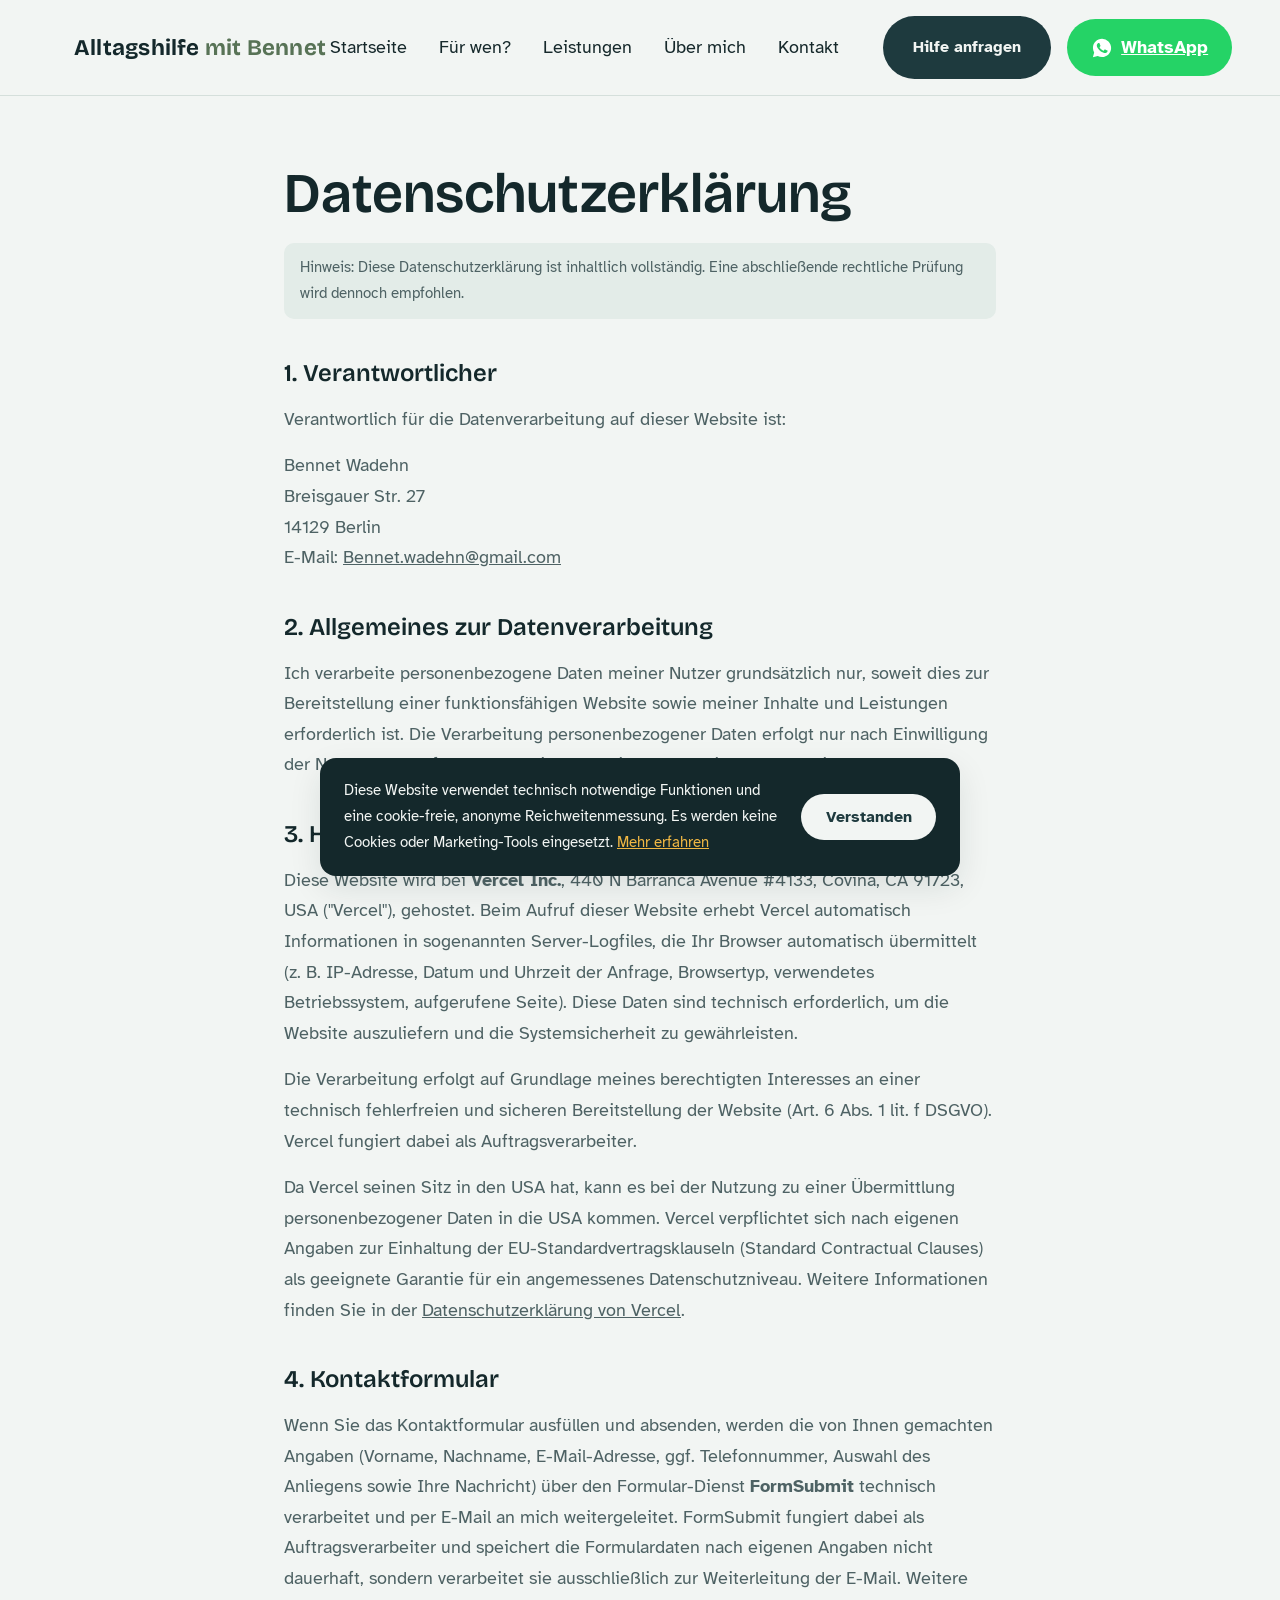
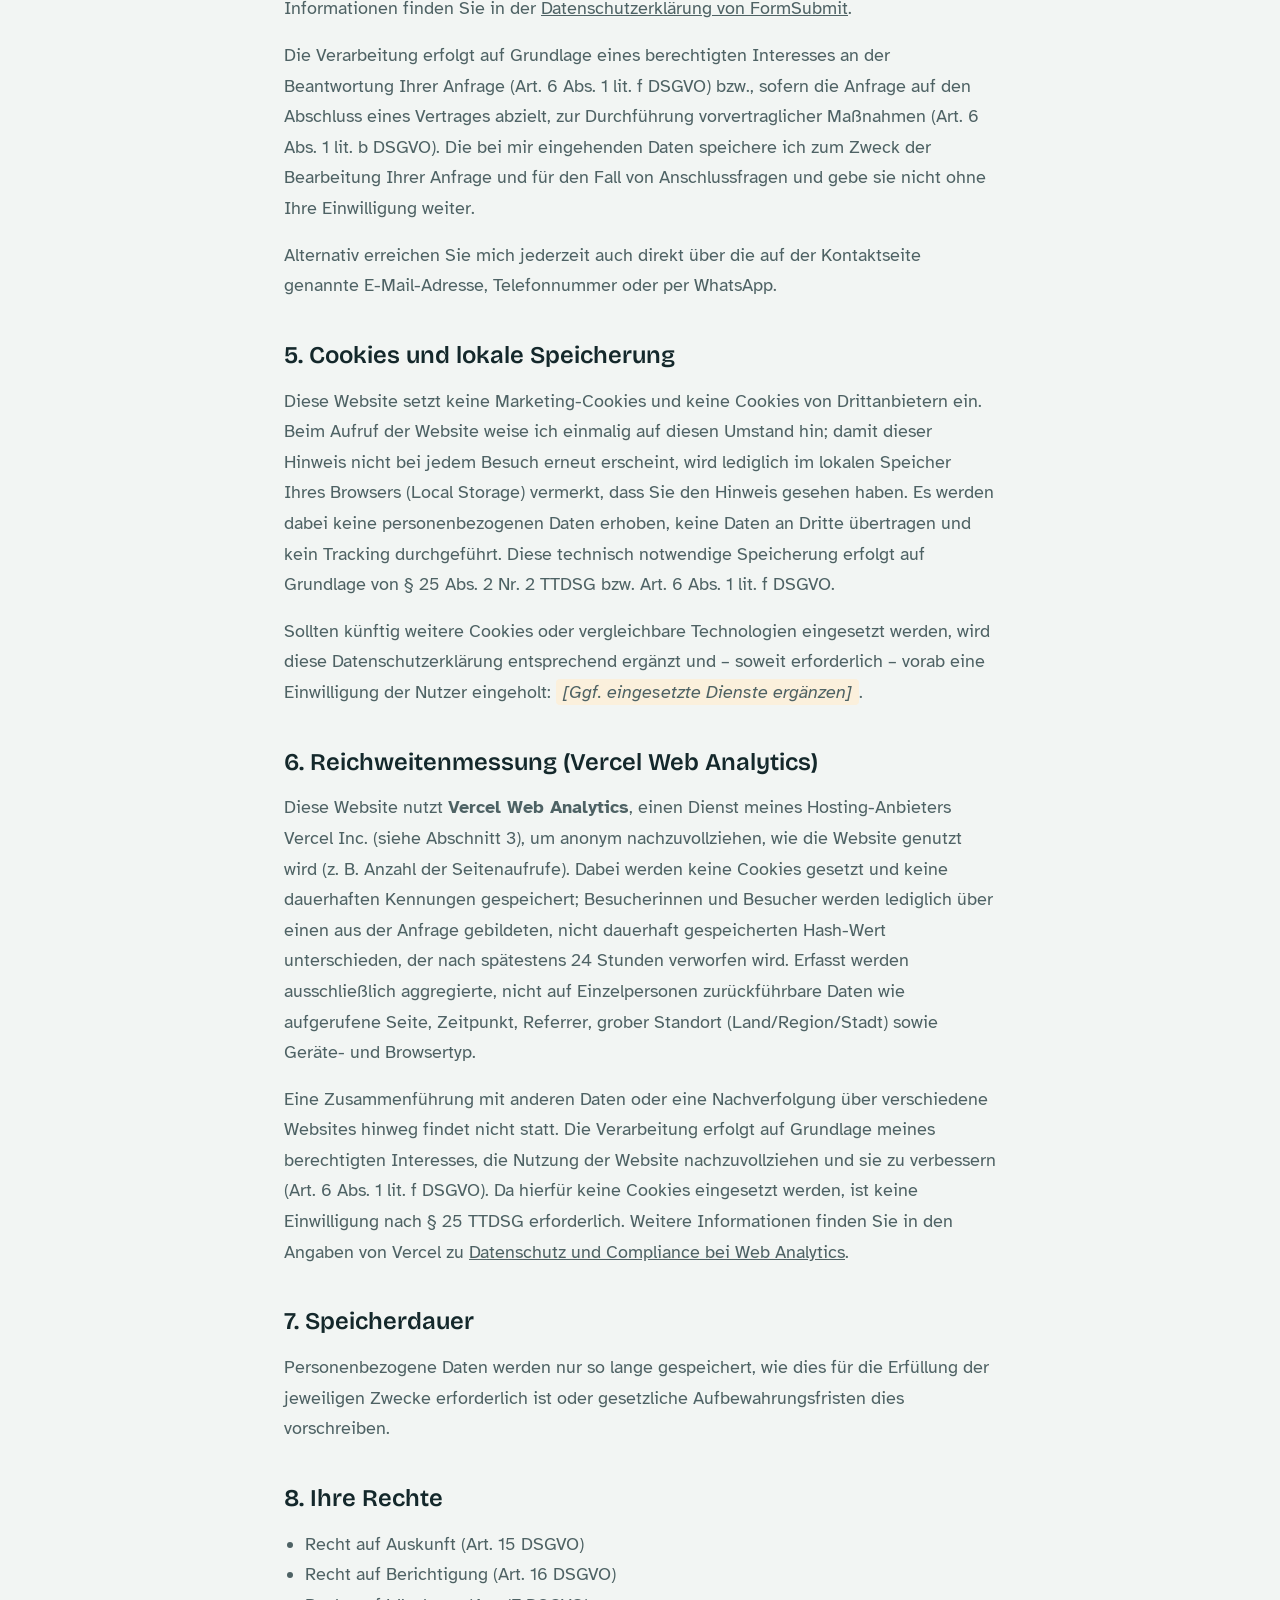
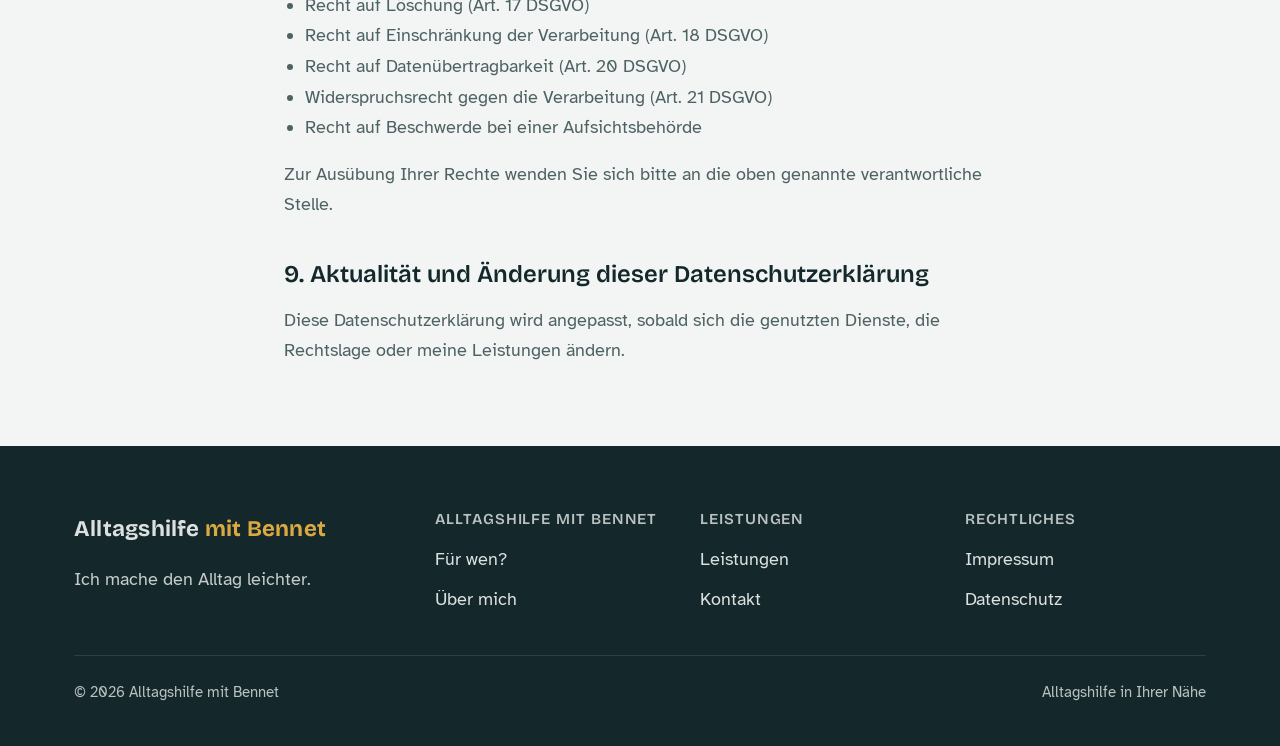
==== commit d3e86e8b: "Redesign Startseite: neues Design, Abgrenzung Betreuung/keine Pflege, neue Preise und Pakete Co-Auth" ====
--- a/datenschutz.html
+++ b/datenschutz.html
@@ -11,7 +11,7 @@
 <link rel="icon" type="image/svg+xml" href="assets/favicon.svg">
 <link rel="preconnect" href="https://fonts.googleapis.com">
 <link rel="preconnect" href="https://fonts.gstatic.com" crossorigin>
-<link href="https://fonts.googleapis.com/css2?family=Fraunces:opsz,wght@9..144,500;9..144,600;9..144,700&family=Inter:wght@400;500;600;700&display=swap" rel="stylesheet">
+<link href="https://fonts.googleapis.com/css2?family=Bricolage+Grotesque:opsz,wght@12..96,500;12..96,700;12..96,800&family=Atkinson+Hyperlegible:ital,wght@0,400;0,700;1,400&display=swap" rel="stylesheet">
 <link rel="stylesheet" href="css/style.css">
 </head>
 <body>
--- a/css/style.css
+++ b/css/style.css
@@ -5,32 +5,32 @@
 
 :root {
   /* Farben */
-  --color-bg: #FBF6EC;
-  --color-bg-alt: #F3EBD9;
-  --color-bg-deep: #EDE3CD;
+  --color-bg: #F2F5F3;
+  --color-bg-alt: #E3ECE8;
+  --color-bg-deep: #D7E3DE;
   --color-surface: #FFFFFF;
 
   --color-primary: #1E3A3E;
   --color-primary-dark: #14282B;
   --color-primary-tint: #E8EEED;
 
-  --color-text: #22302E;
-  --color-text-muted: #566360;
-  --color-text-on-primary: #FBF6EC;
+  --color-text: #16292B;
+  --color-text-muted: #4E6264;
+  --color-text-on-primary: #F2F5F3;
 
   --color-accent-green: #7A9873;
   --color-accent-green-dark: #587356;
   --color-accent-green-tint: #EAF1E6;
 
-  --color-accent-yellow: #E3B75C;
+  --color-accent-yellow: #F0B743;
   --color-accent-yellow-tint: #FBF0DC;
 
-  --color-border: #E1D8C4;
+  --color-border: #D5DFDB;
   --color-focus: #B4703A;
 
   /* Typografie */
-  --font-display: "Fraunces", "Georgia", serif;
-  --font-body: "Inter", -apple-system, BlinkMacSystemFont, "Segoe UI", sans-serif;
+  --font-display: "Bricolage Grotesque", "Avenir Next", "Segoe UI", system-ui, sans-serif;
+  --font-body: "Atkinson Hyperlegible", "Verdana", system-ui, sans-serif;
 
   --fs-base: 1.125rem;
   --fs-sm: 0.95rem;
@@ -157,10 +157,11 @@
   border: 2px solid transparent;
   cursor: pointer;
   min-height: 52px;
-  transition: transform 0.15s ease, background 0.15s ease, color 0.15s ease, border-color 0.15s ease;
-}
-.btn:hover { transform: translateY(-1px); }
-.btn:disabled { opacity: 0.7; cursor: not-allowed; transform: none; }
+  transition: transform 0.15s ease, background 0.15s ease, color 0.15s ease, border-color 0.15s ease, box-shadow 0.15s ease;
+}
+.btn:hover { transform: translateY(-1px); box-shadow: 0 8px 20px rgba(20, 40, 43, 0.16); }
+.btn:active { transform: translateY(0) scale(0.97); box-shadow: none; }
+.btn:disabled { opacity: 0.7; cursor: not-allowed; transform: none; box-shadow: none; }
 .btn-primary {
   background: var(--color-primary);
   color: var(--color-text-on-primary);
@@ -191,7 +192,7 @@
   position: sticky;
   top: 0;
   z-index: 100;
-  background: rgba(251, 246, 236, 0.92);
+  background: rgba(242, 245, 243, 0.92);
   backdrop-filter: saturate(160%) blur(8px);
   border-bottom: 1px solid var(--color-border);
 }
@@ -253,9 +254,19 @@
   font-weight: 600;
   white-space: nowrap;
   flex-shrink: 0;
+  transition: transform 0.15s ease, background 0.15s ease, box-shadow 0.15s ease;
 }
 .btn-whatsapp svg { width: 22px; height: 22px; flex-shrink: 0; }
-.btn-whatsapp:hover { background: #1EBE5A; }
+.btn-whatsapp:hover { background: #1EBE5A; transform: translateY(-1px); box-shadow: 0 8px 20px rgba(37, 211, 102, 0.35); }
+.btn-whatsapp:active { transform: translateY(0) scale(0.97); box-shadow: none; }
+@media (prefers-reduced-motion: no-preference) {
+  .header-cta .btn-whatsapp { animation: whatsapp-glow 3.2s ease-in-out infinite; }
+  .header-cta .btn-whatsapp:hover { animation: none; }
+}
+@keyframes whatsapp-glow {
+  0%, 100% { box-shadow: 0 0 0 0 rgba(37, 211, 102, 0.35); }
+  50% { box-shadow: 0 0 0 8px rgba(37, 211, 102, 0); }
+}
 @media (max-width: 1180px) {
   .header-cta .btn-whatsapp { display: none; }
 }
@@ -332,6 +343,7 @@
 /* --------- Hero --------- */
 .hero {
   padding-block: var(--space-6) var(--space-5);
+  background: linear-gradient(180deg, var(--color-bg) 0%, var(--color-bg) 55%, var(--color-accent-green-tint) 160%);
 }
 .hero .container {
   display: grid;
@@ -343,14 +355,53 @@
 .hero .lede { max-width: 46ch; }
 .hero-art {
   position: relative;
+}
+.hero-art::before,
+.hero-art::after {
+  content: "";
+  position: absolute;
+  border-radius: 50%;
+  z-index: 0;
+}
+.hero-art::before {
+  width: 78%;
+  height: 78%;
+  top: -8%;
+  right: -10%;
+  background: var(--color-accent-green-tint);
+}
+.hero-art::after {
+  width: 34%;
+  height: 34%;
+  bottom: -8%;
+  left: -8%;
+  background: var(--color-accent-yellow-tint);
+}
+.hero-art-frame {
+  position: relative;
+  z-index: 1;
   aspect-ratio: 420 / 580;
   border-radius: var(--radius-lg);
   overflow: hidden;
   box-shadow: var(--shadow-md);
   background: var(--color-primary-tint);
 }
-.hero-art svg,
-.hero-art img { width: 100%; height: 100%; object-fit: cover; }
+.hero-art-frame svg,
+.hero-art-frame img { width: 100%; height: 100%; object-fit: cover; }
+@media (prefers-reduced-motion: no-preference) {
+  .hero-art-frame { transition: transform 0.4s ease; }
+  .hero-art:hover .hero-art-frame { transform: translateY(-4px); }
+  .hero-art::before { animation: float-blob-a 9s ease-in-out infinite; }
+  .hero-art::after { animation: float-blob-b 7s ease-in-out infinite; }
+}
+@keyframes float-blob-a {
+  0%, 100% { transform: translate(0, 0) scale(1); }
+  50% { transform: translate(-3%, 4%) scale(1.04); }
+}
+@keyframes float-blob-b {
+  0%, 100% { transform: translate(0, 0) scale(1); }
+  50% { transform: translate(4%, -5%) scale(1.06); }
+}
 
 @media (max-width: 900px) {
   .hero .container { grid-template-columns: 1fr; }
@@ -369,21 +420,34 @@
   padding: var(--space-4);
   margin-top: var(--space-3);
 }
+.price-box-tiers {
+  flex-shrink: 0;
+  display: flex;
+  flex-direction: column;
+  gap: 0.75rem;
+}
 .price-box-amount {
-  flex-shrink: 0;
   display: flex;
   flex-direction: column;
   align-items: center;
   justify-content: center;
-  min-width: 160px;
-  padding: 1.25rem 1.5rem;
+  min-width: 180px;
+  padding: 1rem 1.5rem;
   border-radius: var(--radius-md);
-  background: rgba(251, 246, 236, 0.1);
-  border: 1px solid rgba(251, 246, 236, 0.25);
+  background: rgba(242, 245, 243, 0.1);
+  border: 1px solid rgba(242, 245, 243, 0.25);
+}
+.price-box-label {
+  font-size: var(--fs-sm);
+  font-weight: 600;
+  letter-spacing: 0.03em;
+  text-transform: uppercase;
+  color: var(--color-accent-green);
+  margin-bottom: 0.25rem;
 }
 .price-box-value {
   font-family: var(--font-display);
-  font-size: 2.5rem;
+  font-size: 2rem;
   font-weight: 700;
   line-height: 1;
   color: var(--color-accent-yellow);
@@ -394,9 +458,16 @@
   margin-top: 0.3rem;
 }
 .price-box-text h2 { color: var(--color-text-on-primary); }
-.price-box-text p { color: rgba(251, 246, 236, 0.85); margin-bottom: 0; }
+.price-box-text p { color: rgba(242, 245, 243, 0.85); }
+.price-box-text .card-note {
+  background: rgba(242, 245, 243, 0.1);
+  color: rgba(242, 245, 243, 0.85);
+  margin-top: var(--space-2);
+  margin-bottom: 0;
+}
 @media (max-width: 640px) {
   .price-box { flex-direction: column; text-align: center; }
+  .price-box-tiers { width: 100%; }
   .price-box-amount { width: 100%; }
 }
 
@@ -411,7 +482,10 @@
   border: 1px solid var(--color-border);
   border-radius: var(--radius-md);
   padding: 1.1rem 1.4rem;
-}
+  transition: border-color 0.2s ease, box-shadow 0.2s ease;
+}
+.faq-item:hover { border-color: var(--color-accent-green); }
+.faq-item[open] { box-shadow: var(--shadow-sm); }
 .faq-item summary {
   cursor: pointer;
   font-weight: 600;
@@ -461,7 +535,14 @@
   padding: var(--space-3);
   box-shadow: var(--shadow-sm);
   height: 100%;
-}
+  transition: transform 0.2s ease, box-shadow 0.2s ease, border-color 0.2s ease;
+}
+.card:hover {
+  transform: translateY(-4px);
+  box-shadow: var(--shadow-md);
+  border-color: var(--color-accent-green);
+}
+.card:hover .card-icon { transform: scale(1.06); }
 .card-icon {
   width: 52px;
   height: 52px;
@@ -472,6 +553,7 @@
   justify-content: center;
   margin-bottom: var(--space-2);
   color: var(--color-accent-green-dark);
+  transition: transform 0.2s ease;
 }
 .card-icon svg { width: 26px; height: 26px; }
 .card ul {
@@ -512,9 +594,19 @@
   border-radius: var(--radius-lg);
   padding: var(--space-4);
   height: 100%;
-}
+  transition: transform 0.2s ease, box-shadow 0.2s ease, border-color 0.2s ease;
+}
+.audience-card:hover {
+  transform: translateY(-4px);
+  box-shadow: var(--shadow-md);
+  border-color: var(--color-accent-green);
+}
+.audience-card:hover .card-icon { transform: scale(1.06); }
 .audience-card h3 { margin-bottom: 0.5rem; }
 .audience-card .card-icon { background: var(--color-primary-tint); color: var(--color-primary); }
+.card-icon.icon-green { background: var(--color-accent-green-tint); color: var(--color-accent-green-dark); }
+.card-icon.icon-yellow { background: var(--color-accent-yellow-tint); color: #9c7a2e; }
+.card-icon.icon-primary { background: var(--color-primary-tint); color: var(--color-primary); }
 
 /* --------- Schritte --------- */
 .steps {
@@ -526,15 +618,21 @@
 @media (max-width: 800px) { .steps { grid-template-columns: 1fr; } }
 .step {
   position: relative;
-  padding-top: var(--space-2);
-  border-top: 3px solid var(--color-accent-green);
+  padding-top: var(--space-3);
 }
 .step-number {
   font-family: var(--font-display);
-  font-size: var(--fs-2xl);
-  color: var(--color-accent-green-dark);
-  display: block;
-  margin-bottom: 0.5rem;
+  font-size: var(--fs-lg);
+  font-weight: 700;
+  color: var(--color-text-on-primary);
+  display: flex;
+  align-items: center;
+  justify-content: center;
+  width: 48px;
+  height: 48px;
+  border-radius: 50%;
+  background: var(--color-accent-green);
+  margin-bottom: var(--space-2);
 }
 
 /* --------- Werte / Vertrauen --------- */
@@ -545,8 +643,8 @@
   margin-top: var(--space-3);
 }
 .value-pill {
-  background: rgba(251, 246, 236, 0.12);
-  border: 1px solid rgba(251, 246, 236, 0.35);
+  background: rgba(242, 245, 243, 0.12);
+  border: 1px solid rgba(242, 245, 243, 0.35);
   padding: 0.6rem 1.2rem;
   border-radius: 999px;
   font-weight: 500;
@@ -671,7 +769,7 @@
 .footer-bottom {
   margin-top: var(--space-4);
   padding-top: var(--space-3);
-  border-top: 1px solid rgba(251,246,236,0.15);
+  border-top: 1px solid rgba(242, 245, 243,0.15);
   font-size: var(--fs-sm);
   opacity: 0.75;
   display: flex;
@@ -705,6 +803,17 @@
 .cookie-banner a { color: var(--color-accent-yellow); text-decoration: underline; }
 .cookie-banner .btn { flex-shrink: 0; min-height: 44px; padding: 0.7rem 1.4rem; }
 
+/* --------- Scroll-Reveal --------- */
+.reveal {
+  opacity: 0;
+  transform: translateY(16px);
+  transition: opacity 0.5s ease, transform 0.5s ease;
+}
+.reveal.is-visible {
+  opacity: 1;
+  transform: translateY(0);
+}
+
 /* --------- Utility --------- */
 .text-center { text-align: center; }
 .mt-0 { margin-top: 0; }
